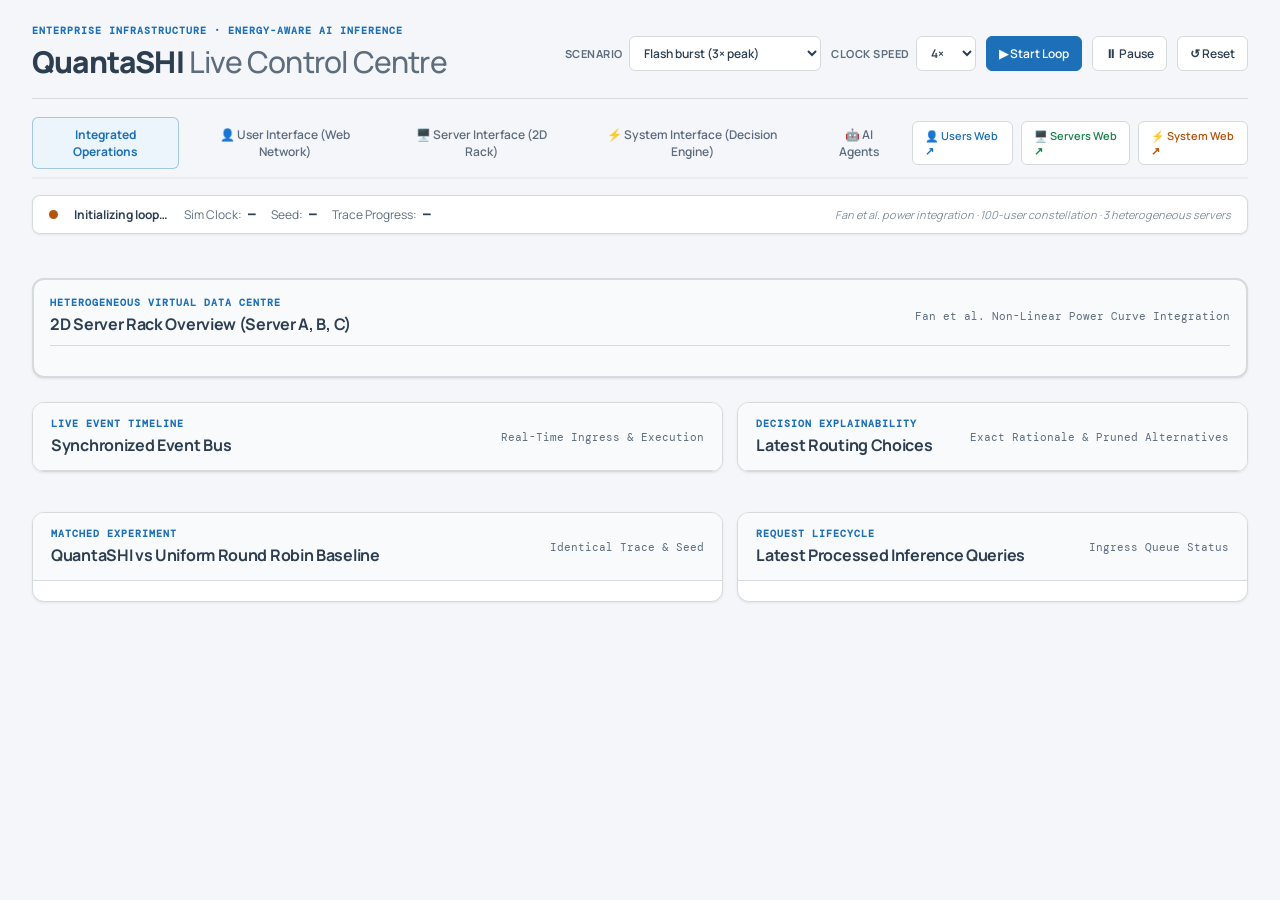
==== dashboard/index.html @ e14e548f "feat(quantashi): deliver complete heterogeneous AI inference scheduler with FinOps explainability, Q" ====
<!doctype html>
<html lang="en">
<head>
  <meta charset="utf-8">
  <meta name="viewport" content="width=device-width, initial-scale=1">
  <title>QuantaSHI — Corporate AI Infrastructure & Energy Scheduling</title>
  <link rel="preconnect" href="https://fonts.googleapis.com">
  <link rel="preconnect" href="https://fonts.gstatic.com" crossorigin>
  <link href="https://fonts.googleapis.com/css2?family=DM+Mono:wght@400;500;700&family=Manrope:wght@400;500;600;700;800&display=swap" rel="stylesheet">
  <link rel="stylesheet" href="styles.css">
</head>
<body>
  <main class="shell">
    <!-- Top Corporate Header & Run Controls -->
    <header class="topbar">
      <div>
        <p class="eyebrow">ENTERPRISE INFRASTRUCTURE · ENERGY-AWARE AI INFERENCE</p>
        <h1>QuantaSHI <span>Live Control Centre</span></h1>
      </div>
      <div class="run-controls">
        <label>Scenario 
          <select id="scenario">
            <option value="SCENARIO_2_FLASH_BURST">Flash burst (3× peak)</option>
            <option value="SCENARIO_1_STEADY_STATE">Steady state (15–20 req/s)</option>
            <option value="SCENARIO_3_BIMODAL">Bimodal (Chat & RAG)</option>
            <option value="SCENARIO_4_CONTENTION">Sustained contention</option>
          </select>
        </label>
        <label>Clock Speed 
          <select id="speed">
            <option value="1">1×</option>
            <option value="4" selected>4×</option>
            <option value="8">8×</option>
            <option value="16">16×</option>
          </select>
        </label>
        <button class="primary" id="start">▶ Start Loop</button>
        <button id="pause">⏸ Pause</button>
        <button id="reset">↺ Reset</button>
      </div>
    </header>

    <!-- Unified View Switcher Tabs -->
    <nav class="view-switch" aria-label="Unified simulation views">
      <button class="view-tab active" data-view="overview">Integrated Operations</button>
      <button class="view-tab" data-view="users-view">👤 User Interface (Web Network)</button>
      <button class="view-tab" data-view="servers-view">🖥️ Server Interface (2D Rack)</button>
      <button class="view-tab" data-view="scheduler-view">⚡ System Interface (Decision Engine)</button>
      <button class="view-tab" data-view="ai-agents-view">🤖 AI Agents</button>
      <span style="margin-left: auto; display: flex; gap: 8px;">
        <a href="../user_interface/web/" target="_blank" style="color: var(--blue); font-size: 11px; font-weight: 600; text-decoration: none; padding: 6px 12px; border: 1px solid var(--line); border-radius: 6px; background: #ffffff;">👤 Users Web ↗</a>
        <a href="../server_interface/web/" target="_blank" style="color: var(--green); font-size: 11px; font-weight: 600; text-decoration: none; padding: 6px 12px; border: 1px solid var(--line); border-radius: 6px; background: #ffffff;">🖥️ Servers Web ↗</a>
        <a href="../system_interface/web/" target="_blank" style="color: var(--amber); font-size: 11px; font-weight: 600; text-decoration: none; padding: 6px 12px; border: 1px solid var(--line); border-radius: 6px; background: #ffffff;">⚡ System Web ↗</a>
      </span>
    </nav>

    <!-- Synchronized Live Status Strip -->
    <section class="status-strip">
      <span id="run-dot" class="dot"></span>
      <strong id="run-status">Initializing loop…</strong>
      <span>Sim Clock: <b id="clock">—</b></span>
      <span>Seed: <b id="seed">—</b></span>
      <span>Trace Progress: <b id="trace">—</b></span>
      <span class="assumption">Fan et al. power integration · 100-user constellation · 3 heterogeneous servers</span>
    </section>

    <!-- Executive KPI Metrics Strip -->
    <section class="metrics" id="metrics" aria-label="System overview metrics"></section>

    <!-- ====================================================================
         1. INTEGRATED OPERATIONS VIEW (Side-by-side Overview)
         ==================================================================== -->
    <section class="view-section" id="overview-view" data-view-section="overview">
      <!-- 2D Server Rack Quick Bar -->
      <div class="rack-enclosure">
        <div class="rack-header">
          <div>
            <p class="eyebrow">HETEROGENEOUS VIRTUAL DATA CENTRE</p>
            <h2>2D Server Rack Overview (Server A, B, C)</h2>
          </div>
          <span class="panel-meta">Fan et al. Non-Linear Power Curve Integration</span>
        </div>
        <div class="server-grid" id="servers-overview-grid"></div>
      </div>

      <!-- Split Lower Grid: Live Event Timeline & Latest Decisions -->
      <div class="lower-grid">
        <article class="panel">
          <div class="panel-title">
            <div>
              <p class="eyebrow">LIVE EVENT TIMELINE</p>
              <h2>Synchronized Event Bus</h2>
            </div>
            <span class="panel-meta">Real-Time Ingress & Execution</span>
          </div>
          <div class="timeline" id="events"></div>
        </article>

        <article class="panel">
          <div class="panel-title">
            <div>
              <p class="eyebrow">DECISION EXPLAINABILITY</p>
              <h2>Latest Routing Choices</h2>
            </div>
            <span class="panel-meta">Exact Rationale & Pruned Alternatives</span>
          </div>
          <div class="decision-list" id="decisions-overview"></div>
        </article>
      </div>

      <!-- Matched Comparison: QuantaSHI vs Round Robin -->
      <div class="lower-grid">
        <article class="panel">
          <div class="panel-title">
            <div>
              <p class="eyebrow">MATCHED EXPERIMENT</p>
              <h2>QuantaSHI vs Uniform Round Robin Baseline</h2>
            </div>
            <span class="panel-meta">Identical Trace & Seed</span>
          </div>
          <div id="comparison" class="comparison"></div>
        </article>

        <article class="panel">
          <div class="panel-title">
            <div>
              <p class="eyebrow">REQUEST LIFECYCLE</p>
              <h2>Latest Processed Inference Queries</h2>
            </div>
            <span class="panel-meta">Ingress Queue Status</span>
          </div>
          <div id="requests" class="request-list"></div>
        </article>
      </div>
    </section>

    <!-- ====================================================================
         2. USER INTERFACE: Web Network Node Style (Canvas Graph)
         ==================================================================== -->
    <section class="view-section" id="users-view" data-view-section="users-view" hidden>
      <div class="section-heading">
        <div>
          <p class="eyebrow">USER INTERFACE &bull; WORKLOAD GENERATOR</p>
          <h2>100-User Constellation Web Network Graph</h2>
        </div>
        <div style="display: flex; gap: 8px;">
          <button class="primary" id="btn-fire-user-workload">⚡ Trigger Request Pulse</button>
        </div>
      </div>

      <div class="user-network-container">
        <!-- Canvas Graph Container -->
        <div class="canvas-wrapper">
          <div class="canvas-header-bar">
            <span style="font: 700 11px 'DM Mono', monospace; color: var(--text);">
              Top Origin Node (U-ORIGIN) &rarr; Web of 100 Virtual Users (U-10001 &hellip; U-10100) &rarr; Data Center Gateway
            </span>
            <div class="network-legend">
              <span><i class="legend-dot" style="background: var(--blue);"></i> Sending</span>
              <span><i class="legend-dot" style="background: var(--muted-light);"></i> Idle</span>
              <span><i class="legend-dot" style="background: var(--green);"></i> Data Center Hub</span>
            </div>
          </div>
          <canvas id="network-canvas"></canvas>
        </div>

        <!-- Ingress Sidebar -->
        <aside class="user-sidebar">
          <div class="ingress-stream-card">
            <div class="panel-title">
              <div>
                <p class="eyebrow">LIVE WORKLOAD INGRESS</p>
                <h2>Emitted Prompt Payloads</h2>
              </div>
              <span class="panel-meta" id="ingress-counter">0 reqs</span>
            </div>
            <div class="ingress-list" id="user-ingress-list"></div>
          </div>
        </aside>
      </div>

      <!-- Bottom Distribution & Request Statistics -->
      <div class="user-bottom-grid">
        <div class="panel">
          <div class="panel-title">
            <div>
              <p class="eyebrow">WORKLOAD MIX DISTRIBUTION</p>
              <h2>Azure Trace Token & Query Categorization</h2>
            </div>
          </div>
          <div style="padding: 16px;" id="workload-distribution-bars">
            <div class="distribution-bar">
              <span class="dist-label">Text Chat</span>
              <div class="dist-track"><div class="dist-fill" style="width: 50%; background: var(--blue);"></div></div>
              <span class="dist-val">50%</span>
            </div>
            <div class="distribution-bar">
              <span class="dist-label">Code Generation</span>
              <div class="dist-track"><div class="dist-fill" style="width: 25%; background: var(--green);"></div></div>
              <span class="dist-val">25%</span>
            </div>
            <div class="distribution-bar">
              <span class="dist-label">RAG Q&A</span>
              <div class="dist-track"><div class="dist-fill" style="width: 15%; background: var(--amber);"></div></div>
              <span class="dist-val">15%</span>
            </div>
            <div class="distribution-bar">
              <span class="dist-label">Summarization</span>
              <div class="dist-track"><div class="dist-fill" style="width: 10%; background: var(--muted);"></div></div>
              <span class="dist-val">10%</span>
            </div>
          </div>
        </div>

        <div class="panel">
          <div class="panel-title">
            <div>
              <p class="eyebrow">ACTIVE POPULATION TELEMETRY</p>
              <h2>Virtual User Status Matrix</h2>
            </div>
            <span class="panel-meta" id="user-population-meta">100 users ready</span>
          </div>
          <div class="user-list" id="users" style="display: grid; grid-template-columns: repeat(4, 1fr); max-height: 240px; overflow-y: auto;"></div>
        </div>
      </div>
    </section>

    <!-- ====================================================================
         3. SERVER INTERFACE: 2D Server Rack Visualization (Server A, B, C)
         ==================================================================== -->
    <section class="view-section" id="servers-view" data-view-section="servers-view" hidden>
      <div class="section-heading">
        <div>
          <p class="eyebrow">SERVER INTERFACE &bull; VIRTUAL DATA CENTRE</p>
          <h2>Authoritative 2D Server Rack Enclosure</h2>
        </div>
        <p>Fan et al. (ISCA 2007) Non-linear Power Curve Integration &bull; 2D Hardware Racks</p>
      </div>

      <div class="rack-enclosure">
        <div class="rack-header">
          <div>
            <h3 style="font-size: 15px; color: var(--text);">Equipment Chassis Rack #1 — Production Heterogeneous Pod</h3>
            <p style="font-size: 11px; color: var(--muted); margin-top: 2px;">Calibrated Stream Limits & Execution Rates</p>
          </div>
          <span style="font: 700 11px 'DM Mono', monospace; color: var(--green); background: var(--green-bg); padding: 4px 10px; border-radius: 6px; border: 1px solid rgba(30, 130, 76, 0.2);">
            ● 3 NODES ACTIVE
          </span>
        </div>

        <!-- 3 Server Cards: Server A, B, C -->
        <div class="server-grid" id="servers-main-grid"></div>
      </div>
    </section>

    <!-- ====================================================================
         4. SYSTEM INTERFACE: Modern Minimal Decision Engine UI
         ==================================================================== -->
    <section class="view-section" id="scheduler-view" data-view-section="scheduler-view" hidden>
      <div class="section-heading">
        <div>
          <p class="eyebrow">SYSTEM INTERFACE &bull; DECISION & OPTIMIZATION ENGINE</p>
          <h2>Real-Time Scheduling & Explainability Stream</h2>
        </div>
        <p>Pareto Optimization &bull; Exact HiGHS / QUBO Solvers &bull; Pruned Alternative Justification</p>
      </div>

      <div class="lower-grid">
        <article class="panel">
          <div class="panel-title">
            <div>
              <p class="eyebrow">DECISION EXPLAINABILITY STREAM</p>
              <h2>Real-Time Routing Choices & Rejected Alternatives</h2>
            </div>
            <a href="/api/finops/audit-export?format=csv" download="quantashi_finops_audit.csv" class="button" style="text-decoration: none; display: inline-flex; align-items: center; gap: 6px; font-size: 12px; padding: 6px 12px; background: var(--surface); border: 1px solid var(--border); border-radius: 6px; color: var(--text); font-weight: 600;">
              📥 Export FinOps CSV
            </a>
          </div>
          <div class="decision-list" id="decisions-main"></div>
        </article>

        <article class="panel">
          <div class="panel-title">
            <div>
              <p class="eyebrow">BENCHMARK COMPARISON</p>
              <h2>QuantaSHI vs Uniform Round Robin Baseline</h2>
            </div>
          </div>
          <div id="comparison-sys" class="comparison"></div>
        </article>
      </div>
    </section>

    <!-- ====================================================================
         5. AI AGENTS VIEW
         ==================================================================== -->
    <section id="ai-agents-view" class="view-section" data-view-section="ai-agents-view" hidden>
      <div class="section-heading">
        <div>
          <p class="eyebrow">AUTONOMOUS MULTI-AGENT ARCHITECTURE</p>
          <h2>Specialized AI Agents Across QuantaSHI Interfaces</h2>
        </div>
        <p>Dynamic workload synthesis &bull; Autonomous SRE telemetry diagnostics &bull; Decision & Pareto attribution</p>
      </div>

      <div class="agent-grid">
        <!-- User Workload Agent Card -->
        <article class="panel agent-panel">
          <div class="panel-title">
            <div>
              <p class="eyebrow" style="color: var(--blue);">USER INTERFACE</p>
              <h2>🤖 UserWorkloadAgent</h2>
            </div>
            <span class="badge" style="background: var(--blue-bg); color: var(--blue); border: 1px solid rgba(29, 112, 184, 0.3);">OpenRouter LLM</span>
          </div>
          <div class="agent-body">
            <p class="agent-desc">Autonomous persona synthesis, contextual prompt generation, token requirements, and SLA deadlines replacing manual static workload samplers.</p>
            <button class="primary" id="btn-dash-user-agent" style="width: 100%; margin: 12px 0;">✨ Synthesize AI Workload Query</button>
            <div id="dash-user-agent-output" class="agent-output-box">
              <span class="agent-idle-text">Click above to trigger autonomous query synthesis.</span>
            </div>
          </div>
        </article>

        <!-- Server Ops Agent Card -->
        <article class="panel agent-panel">
          <div class="panel-title">
            <div>
              <p class="eyebrow" style="color: var(--green);">SERVER INTERFACE</p>
              <h2>🩺 ServerOpsAgent</h2>
            </div>
            <span class="badge" style="background: var(--green-bg); color: var(--green); border: 1px solid rgba(30, 130, 76, 0.3);">Autonomous SRE</span>
          </div>
          <div class="agent-body">
            <p class="agent-desc">Real-time telemetry analysis, Fan et al. power curve evaluation, queue bottleneck diagnosis, and automated SRE operational directives.</p>
            <button class="primary" id="btn-dash-server-agent" style="width: 100%; margin: 12px 0; background: var(--green); border-color: var(--green);">🩺 Run Cluster Diagnostic</button>
            <div id="dash-server-agent-output" class="agent-output-box">
              <span class="agent-idle-text">Click above to run autonomous AI cluster health diagnosis.</span>
            </div>
          </div>
        </article>

        <!-- System Reasoning Agent Card -->
        <article class="panel agent-panel">
          <div class="panel-title">
            <div>
              <p class="eyebrow" style="color: var(--amber);">SYSTEM INTERFACE</p>
              <h2>🧠 SystemReasoningAgent</h2>
            </div>
            <span class="badge" style="background: var(--amber-bg); color: var(--amber); border: 1px solid rgba(180, 83, 9, 0.3);">Decision Architect</span>
          </div>
          <div class="agent-body">
            <p class="agent-desc">Natural language attribution explaining Pareto trade-offs (wE vs wL), verifying solver provenance, and auditing latency headroom.</p>
            <button class="primary" id="btn-dash-system-agent" style="width: 100%; margin: 12px 0; background: var(--amber); border-color: var(--amber);">🧠 Explain Latest Decision</button>
            <div id="dash-system-agent-output" class="agent-output-box">
              <span class="agent-idle-text">Click above for AI attribution of the latest scheduling decision.</span>
            </div>
          </div>
        </article>
      </div>
    </section>

    <p class="footer-note" id="assumptions"></p>
  </main>

  <script src="app.js"></script>
</body>
</html>
---- dashboard/styles.css ----
/* ==========================================================================
   QuantaSHI Live Control Centre — Corporate Authority & Elegance Theme
   Palettes: Classic Authority (#4A4A4A, #7D7D7D, #D5D5D5, #FFFFFF)
             Serene Workspace (#EAEDED, #D5DBDB, #85929E, #5D6D7E)
             Corporate Elegance (#2C3E50, #34495E, #7F8C8D, #BDC3C7, #ECF0F1)
   ========================================================================== */

:root {
  --bg: #f4f6f9;
  --surface: #ffffff;
  --surface2: #f8fafc;
  --surface-hover: #f1f5f9;
  --line: #d5dbdb;
  --line-subtle: #eaeded;
  --text: #2c3e50;
  --muted: #5d6d7e;
  --muted-light: #85929e;
  --blue: #1d70b8;
  --blue-hover: #155a96;
  --blue-bg: #ebf5fb;
  --green: #1e824c;
  --green-bg: #eafaf1;
  --amber: #b45309;
  --amber-bg: #fef9e7;
  --red: #c53030;
  --red-bg: #fdedec;
  --shadow-sm: 0 1px 3px rgba(44, 62, 80, 0.06), 0 1px 2px rgba(44, 62, 80, 0.04);
  --shadow-md: 0 4px 6px -1px rgba(44, 62, 80, 0.08), 0 2px 4px -1px rgba(44, 62, 80, 0.05);
  --radius-sm: 6px;
  --radius-md: 8px;
  --radius-lg: 12px;
}

* { box-sizing: border-box; }
body {
  margin: 0;
  background: var(--bg);
  color: var(--text);
  font-family: 'Manrope', -apple-system, BlinkMacSystemFont, 'Segoe UI', Arial, sans-serif;
  -webkit-font-smoothing: antialiased;
}

.shell {
  max-width: 1600px;
  margin: auto;
  padding: 24px clamp(16px, 2.5vw, 36px) 36px;
}

/* Typography */
h1, h2, h3, p { margin: 0; }
h1 {
  font-size: clamp(22px, 2.5vw, 30px);
  font-weight: 800;
  letter-spacing: -0.8px;
  color: var(--text);
}
h1 span {
  color: var(--muted);
  font-weight: 500;
}
h2 {
  font-size: 16px;
  font-weight: 700;
  letter-spacing: -0.3px;
  color: var(--text);
}
.eyebrow {
  color: var(--blue);
  font: 700 10px 'DM Mono', monospace;
  letter-spacing: 1px;
  margin-bottom: 4px;
}

/* Topbar & Run Controls */
.topbar {
  display: flex;
  align-items: center;
  justify-content: space-between;
  gap: 20px;
  margin-bottom: 18px;
  padding-bottom: 16px;
  border-bottom: 1px solid var(--line);
}
.run-controls {
  display: flex;
  align-items: center;
  flex-wrap: wrap;
  gap: 10px;
}
label {
  color: var(--muted);
  font-size: 11px;
  font-weight: 700;
  text-transform: uppercase;
  letter-spacing: 0.5px;
}
select, button {
  border: 1px solid var(--line);
  border-radius: var(--radius-sm);
  background: var(--surface);
  color: var(--text);
  font: 600 12px 'Manrope', sans-serif;
  padding: 8px 12px;
  cursor: pointer;
  transition: all 0.15s ease;
}
select {
  margin-left: 4px;
  padding: 7px 10px;
  background-color: var(--surface);
}
button:hover {
  border-color: var(--blue);
  background: var(--surface-hover);
}
button.primary {
  background: var(--blue);
  border-color: var(--blue);
  color: #ffffff;
}
button.primary:hover {
  background: var(--blue-hover);
  border-color: var(--blue-hover);
}

/* View Switcher Tabs */
.view-switch {
  display: flex;
  align-items: center;
  gap: 6px;
  margin: 0 0 16px;
  border-bottom: 2px solid var(--line-subtle);
  padding-bottom: 8px;
}
.view-tab {
  color: var(--muted);
  background: transparent;
  border: 1px solid transparent;
  border-radius: var(--radius-sm);
  font-weight: 600;
  padding: 8px 14px;
}
.view-tab:hover {
  color: var(--text);
  background: var(--surface);
  border-color: var(--line);
}
.view-tab.active {
  color: var(--blue);
  background: var(--blue-bg);
  border-color: rgba(29, 112, 184, 0.35);
  font-weight: 700;
}
.view-section[hidden] {
  display: none !important;
}

/* Status Strip */
.status-strip {
  display: flex;
  align-items: center;
  gap: 16px;
  flex-wrap: wrap;
  border: 1px solid var(--line);
  border-radius: var(--radius-md);
  background: var(--surface);
  box-shadow: var(--shadow-sm);
  padding: 10px 16px;
  color: var(--muted);
  font-size: 12px;
  margin-bottom: 20px;
}
.status-strip strong {
  color: var(--text);
  font-weight: 700;
}
.status-strip b {
  color: var(--text);
  font-family: 'DM Mono', monospace;
  margin-left: 4px;
}
.dot {
  width: 9px;
  height: 9px;
  border-radius: 100%;
  background: var(--amber);
  display: inline-block;
}
.dot.running {
  background: var(--green);
  box-shadow: 0 0 6px rgba(30, 130, 76, 0.4);
}
.assumption {
  margin-left: auto;
  font-size: 11px;
  color: var(--muted-light);
  font-style: italic;
}

/* Metrics Row */
.metrics {
  display: grid;
  grid-template-columns: repeat(6, 1fr);
  gap: 12px;
  margin-bottom: 24px;
}
.metric {
  display: flex;
  flex-direction: column;
  justify-content: center;
  padding: 14px;
  border: 1px solid var(--line);
  background: var(--surface);
  box-shadow: var(--shadow-sm);
  border-radius: var(--radius-md);
  min-height: 84px;
}
.metric .label {
  color: var(--muted);
  text-transform: uppercase;
  font: 700 9px 'DM Mono', monospace;
  letter-spacing: 0.6px;
}
.metric .value {
  font: 800 22px 'Manrope', sans-serif;
  color: var(--text);
  margin-top: 4px;
}
.metric .sub {
  color: var(--muted);
  font-size: 10.5px;
  margin-top: 2px;
}

/* Common Panels */
.panel {
  border: 1px solid var(--line);
  border-radius: var(--radius-lg);
  background: var(--surface);
  box-shadow: var(--shadow-sm);
  overflow: hidden;
  margin-bottom: 20px;
}
.panel-title {
  display: flex;
  align-items: center;
  justify-content: space-between;
  padding: 14px 18px;
  border-bottom: 1px solid var(--line);
  background: var(--surface2);
}
.panel-meta {
  color: var(--muted);
  font: 11px 'DM Mono', monospace;
}

/* Section Header */
.section-heading {
  display: flex;
  align-items: center;
  justify-content: space-between;
  margin-bottom: 14px;
}
.section-heading > p {
  color: var(--muted);
  font-size: 12px;
}

/* ==========================================================================
   1. USER INTERFACE: Web Network Node Canvas (White + Blue + Grey)
   ========================================================================== */
.user-network-container {
  display: grid;
  grid-template-columns: 1fr 340px;
  gap: 16px;
  min-height: 540px;
  margin-bottom: 20px;
}
.canvas-wrapper {
  position: relative;
  background: #ffffff;
  border: 1px solid var(--line);
  border-radius: var(--radius-lg);
  box-shadow: var(--shadow-sm);
  overflow: hidden;
  display: flex;
  flex-direction: column;
}
.canvas-header-bar {
  display: flex;
  align-items: center;
  justify-content: space-between;
  padding: 10px 16px;
  background: var(--surface2);
  border-bottom: 1px solid var(--line);
}
#network-canvas {
  width: 100%;
  height: 480px;
  display: block;
  background: radial-gradient(circle, #f8fafc 10%, #ffffff 70%);
  cursor: crosshair;
}
.network-legend {
  display: flex;
  gap: 14px;
  font-size: 11px;
  color: var(--muted);
  align-items: center;
}
.legend-dot {
  width: 8px;
  height: 8px;
  border-radius: 100%;
  display: inline-block;
  margin-right: 4px;
}

/* User Inspector & Request Ingress Sidebar */
.user-sidebar {
  display: flex;
  flex-direction: column;
  gap: 12px;
}
.ingress-stream-card {
  border: 1px solid var(--line);
  border-radius: var(--radius-lg);
  background: var(--surface);
  box-shadow: var(--shadow-sm);
  display: flex;
  flex-direction: column;
  flex: 1;
  max-height: 540px;
  overflow: hidden;
}
.ingress-list {
  padding: 0;
  overflow-y: auto;
  flex: 1;
}
.ingress-item {
  padding: 10px 14px;
  border-bottom: 1px solid var(--line-subtle);
  font-size: 11px;
  display: flex;
  flex-direction: column;
  gap: 4px;
}
.ingress-item:hover {
  background: var(--surface2);
}
.ingress-meta {
  display: flex;
  justify-content: space-between;
  color: var(--muted);
  font: 10px 'DM Mono', monospace;
}
.ingress-prompt {
  color: var(--text);
  font-style: italic;
  white-space: nowrap;
  overflow: hidden;
  text-overflow: ellipsis;
}

/* Bottom Request Distribution & Stats */
.user-bottom-grid {
  display: grid;
  grid-template-columns: 1fr 1fr;
  gap: 16px;
  margin-bottom: 24px;
}
.distribution-bar {
  display: flex;
  align-items: center;
  gap: 10px;
  margin-bottom: 8px;
  font-size: 11px;
}
.dist-label {
  width: 110px;
  color: var(--muted);
  font-weight: 600;
}
.dist-track {
  flex: 1;
  height: 8px;
  background: var(--line-subtle);
  border-radius: 4px;
  overflow: hidden;
}
.dist-fill {
  height: 100%;
  background: var(--blue);
  border-radius: 4px;
  transition: width 0.3s ease;
}
.dist-val {
  width: 45px;
  font-family: 'DM Mono', monospace;
  font-weight: 700;
  text-align: right;
  color: var(--text);
}

/* ==========================================================================
   2. SERVER INTERFACE: 2D Server Rack Cards (Server A, B, C)
   ========================================================================== */
.rack-enclosure {
  background: #f8fafc;
  border: 2px solid var(--line);
  border-radius: var(--radius-lg);
  padding: 16px;
  margin-bottom: 24px;
  box-shadow: var(--shadow-sm);
}
.rack-header {
  display: flex;
  justify-content: space-between;
  align-items: center;
  margin-bottom: 14px;
  padding-bottom: 10px;
  border-bottom: 1px solid var(--line);
}
.server-grid {
  display: grid;
  grid-template-columns: repeat(3, 1fr);
  gap: 14px;
}
.server-chassis {
  background: #ffffff;
  border: 1px solid var(--line);
  border-left: 4px solid var(--line);
  border-radius: var(--radius-md);
  box-shadow: var(--shadow-sm);
  overflow: hidden;
  transition: border-color 0.2s ease, box-shadow 0.2s ease;
}
.server-chassis.PROCESSING {
  border-left-color: var(--blue);
}
.server-chassis.CONGESTED {
  border-left-color: var(--amber);
}
.server-chassis.IDLE {
  border-left-color: var(--muted-light);
}

.chassis-head {
  display: flex;
  align-items: center;
  justify-content: space-between;
  padding: 12px 14px;
  background: var(--surface2);
  border-bottom: 1px solid var(--line-subtle);
}
.chassis-title {
  display: flex;
  flex-direction: column;
}
.server-letter {
  font: 800 13px 'DM Mono', monospace;
  color: var(--text);
}
.server-hardware {
  font-size: 10px;
  color: var(--muted);
  margin-top: 2px;
}
.badge {
  border-radius: 12px;
  padding: 3px 8px;
  font: 700 9px 'DM Mono', monospace;
  text-transform: uppercase;
}
.badge.IDLE {
  background: #edf2f7;
  color: var(--muted);
  border: 1px solid var(--line);
}
.badge.PROCESSING {
  background: var(--blue-bg);
  color: var(--blue);
  border: 1px solid rgba(29, 112, 184, 0.3);
}
.badge.CONGESTED {
  background: var(--amber-bg);
  color: var(--amber);
  border: 1px solid rgba(180, 83, 9, 0.3);
}

/* 2D Load & Utilization Bar */
.chassis-body {
  padding: 14px;
}
.utilization-row {
  margin-bottom: 12px;
}
.util-label-row {
  display: flex;
  justify-content: space-between;
  font-size: 11px;
  margin-bottom: 5px;
}
.util-label-row span {
  color: var(--muted);
  font-weight: 600;
}
.util-label-row strong {
  font-family: 'DM Mono', monospace;
  color: var(--text);
}
.util-track {
  height: 7px;
  background: var(--line-subtle);
  border-radius: 4px;
  overflow: hidden;
}
.util-fill {
  height: 100%;
  background: var(--blue);
  border-radius: 4px;
  transition: width 0.25s ease;
}
.server-chassis.CONGESTED .util-fill {
  background: var(--amber);
}

/* Server Telemetry Grid */
.telemetry-specs-grid {
  display: grid;
  grid-template-columns: 1fr 1fr;
  gap: 8px;
  font-size: 11px;
  background: var(--surface2);
  border: 1px solid var(--line-subtle);
  border-radius: var(--radius-sm);
  padding: 10px;
}
.telemetry-cell {
  display: flex;
  flex-direction: column;
}
.cell-lbl {
  color: var(--muted);
  font-size: 9.5px;
  text-transform: uppercase;
  font-weight: 700;
  letter-spacing: 0.4px;
}
.cell-val {
  font-family: 'DM Mono', monospace;
  font-weight: 700;
  color: var(--text);
  margin-top: 2px;
}

/* ==========================================================================
   3. SYSTEM INTERFACE: Decision Engine Modern Minimal UI
   ========================================================================== */
.lower-grid {
  display: grid;
  grid-template-columns: 1.15fr 0.85fr;
  gap: 14px;
  margin-bottom: 20px;
}
.timeline, .decision-list, .request-list {
  max-height: 340px;
  overflow-y: auto;
}
.decision {
  display: grid;
  grid-template-columns: 80px 1fr auto;
  gap: 12px;
  padding: 12px 16px;
  border-bottom: 1px solid var(--line-subtle);
  align-items: start;
}
.decision:hover {
  background: var(--surface2);
}
.decision-id {
  color: var(--blue);
  font: 700 11px 'DM Mono', monospace;
}
.decision-main {
  font-size: 12px;
  line-height: 1.4;
}
.decision-target {
  font-weight: 700;
  color: var(--text);
}
.decision-sub {
  color: var(--muted);
  font-size: 11px;
  margin-top: 4px;
}
.alternatives-text {
  color: var(--muted-light);
  font-size: 10px;
  margin-top: 4px;
  font-family: 'DM Mono', monospace;
}
.action {
  padding: 3px 8px;
  border-radius: var(--radius-sm);
  font: 700 9.5px 'DM Mono', monospace;
  background: var(--blue-bg);
  color: var(--blue);
  border: 1px solid rgba(29, 112, 184, 0.25);
}
.action.REJECT {
  color: var(--red);
  background: var(--red-bg);
  border-color: rgba(197, 48, 48, 0.25);
}
.action.DEFER {
  color: var(--amber);
  background: var(--amber-bg);
  border-color: rgba(180, 83, 9, 0.25);
}

/* Matched Comparison Table */
.comparison {
  padding: 10px 18px;
}
.comparison-row {
  display: flex;
  justify-content: space-between;
  padding: 11px 0;
  border-bottom: 1px solid var(--line-subtle);
  color: var(--muted);
  font-size: 12px;
}
.comparison-row b {
  color: var(--text);
  font-family: 'DM Mono', monospace;
}
.positive { color: var(--green) !important; font-weight: 700; }
.negative { color: var(--red) !important; font-weight: 700; }

.event {
  display: flex;
  gap: 12px;
  padding: 10px 16px;
  border-bottom: 1px solid var(--line-subtle);
  font-size: 11.5px;
}
.event-time {
  width: 50px;
  flex: 0 0 50px;
  color: var(--blue);
  font: 10.5px 'DM Mono', monospace;
}
.event-kind {
  color: var(--amber);
  font: 700 9.5px 'DM Mono', monospace;
  min-width: 75px;
}
.event-message {
  color: var(--text);
}

/* Request Row */
.request-row {
  display: flex;
  align-items: center;
  justify-content: space-between;
  padding: 10px 16px;
  border-bottom: 1px solid var(--line-subtle);
}
.request-id {
  font: 700 11px 'DM Mono', monospace;
  color: var(--blue);
}
.request-sub {
  color: var(--muted);
  font-size: 11px;
  margin-top: 3px;
}
.request-status {
  font: 700 10px 'DM Mono', monospace;
  color: var(--green);
}
.request-status.QUEUED, .request-status.DEFERRED { color: var(--amber); }
.request-status.REJECTED { color: var(--red); }

/* ==========================================================================
   4. AI AGENTS VIEW
   ========================================================================== */
.agent-grid {
  display: grid;
  grid-template-columns: repeat(3, 1fr);
  gap: 14px;
  margin-bottom: 24px;
}
.agent-panel {
  min-height: 480px;
  display: flex;
  flex-direction: column;
}
.agent-body {
  padding: 16px;
  display: flex;
  flex-direction: column;
  flex: 1;
}
.agent-desc {
  color: var(--muted);
  font-size: 11.5px;
  line-height: 1.5;
  min-height: 48px;
}
.agent-output-box {
  flex: 1;
  background: var(--surface2);
  border: 1px solid var(--line);
  border-radius: var(--radius-md);
  padding: 14px;
  overflow-y: auto;
  max-height: 380px;
  font-size: 11px;
}
.agent-idle-text {
  color: var(--muted-light);
  display: block;
  text-align: center;
  padding: 36px 12px;
  font-style: italic;
}

.footer-note {
  color: var(--muted-light);
  font-size: 11px;
  margin-top: 20px;
  text-align: center;
}

/* Responsiveness */
@media (max-width: 1200px) {
  .metrics { grid-template-columns: repeat(3, 1fr); }
  .user-network-container { grid-template-columns: 1fr; }
  .server-grid { grid-template-columns: 1fr; }
  .lower-grid { grid-template-columns: 1fr; }
  .agent-grid { grid-template-columns: 1fr; }
}

@media (max-width: 600px) {
  .metrics { grid-template-columns: repeat(2, 1fr); }
  .topbar { flex-direction: column; align-items: flex-start; }
  .run-controls { width: 100%; justify-content: flex-start; }
  .status-strip { gap: 10px; }
  .assumption { margin-left: 0; }
}
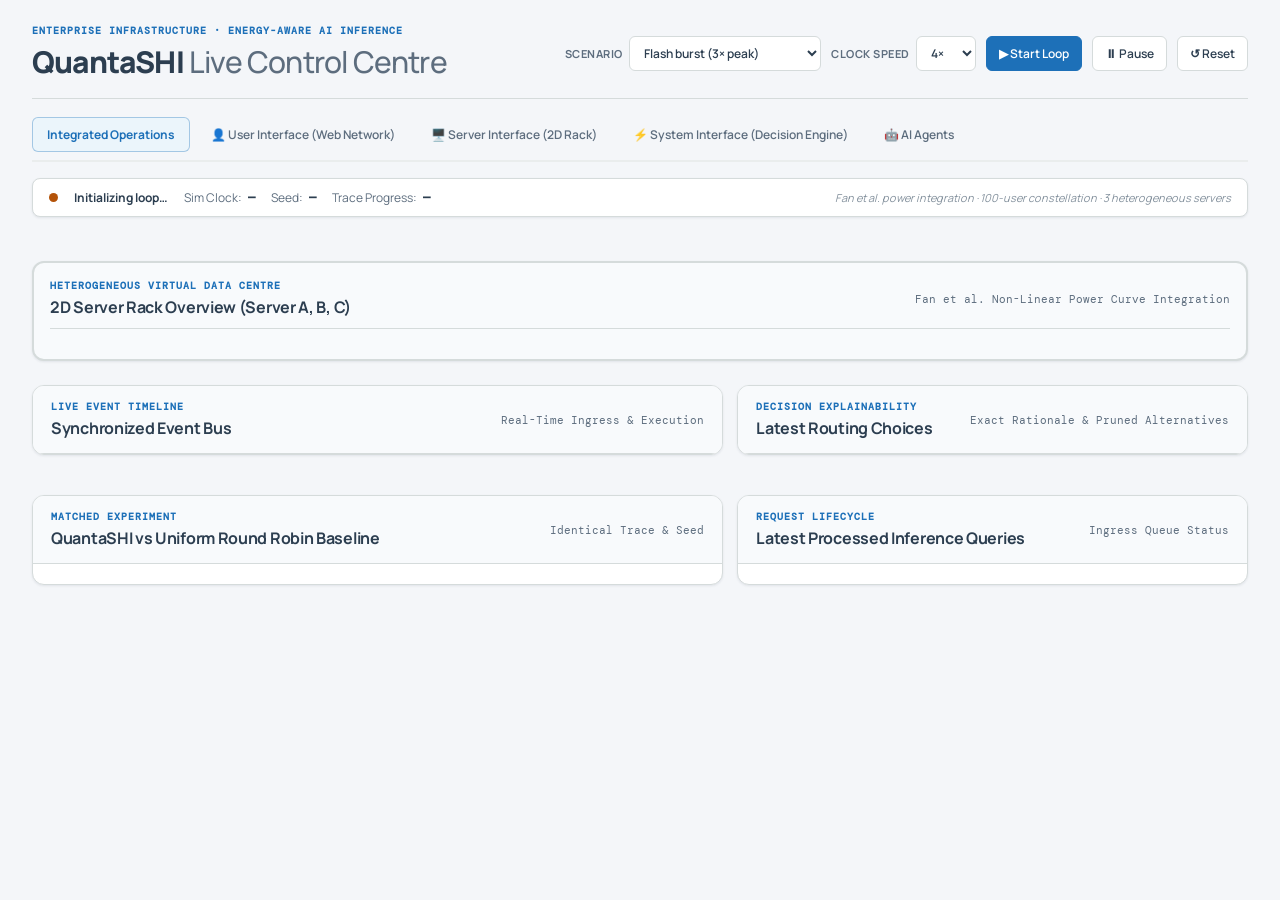
==== commit fb005698: "chore(cleanup): remove legacy submodule web folders and dead json trace files, unifying all UI under" ====
--- a/dashboard/index.html
+++ b/dashboard/index.html
@@ -47,11 +47,6 @@
       <button class="view-tab" data-view="servers-view">🖥️ Server Interface (2D Rack)</button>
       <button class="view-tab" data-view="scheduler-view">⚡ System Interface (Decision Engine)</button>
       <button class="view-tab" data-view="ai-agents-view">🤖 AI Agents</button>
-      <span style="margin-left: auto; display: flex; gap: 8px;">
-        <a href="../user_interface/web/" target="_blank" style="color: var(--blue); font-size: 11px; font-weight: 600; text-decoration: none; padding: 6px 12px; border: 1px solid var(--line); border-radius: 6px; background: #ffffff;">👤 Users Web ↗</a>
-        <a href="../server_interface/web/" target="_blank" style="color: var(--green); font-size: 11px; font-weight: 600; text-decoration: none; padding: 6px 12px; border: 1px solid var(--line); border-radius: 6px; background: #ffffff;">🖥️ Servers Web ↗</a>
-        <a href="../system_interface/web/" target="_blank" style="color: var(--amber); font-size: 11px; font-weight: 600; text-decoration: none; padding: 6px 12px; border: 1px solid var(--line); border-radius: 6px; background: #ffffff;">⚡ System Web ↗</a>
-      </span>
     </nav>
 
     <!-- Synchronized Live Status Strip -->
